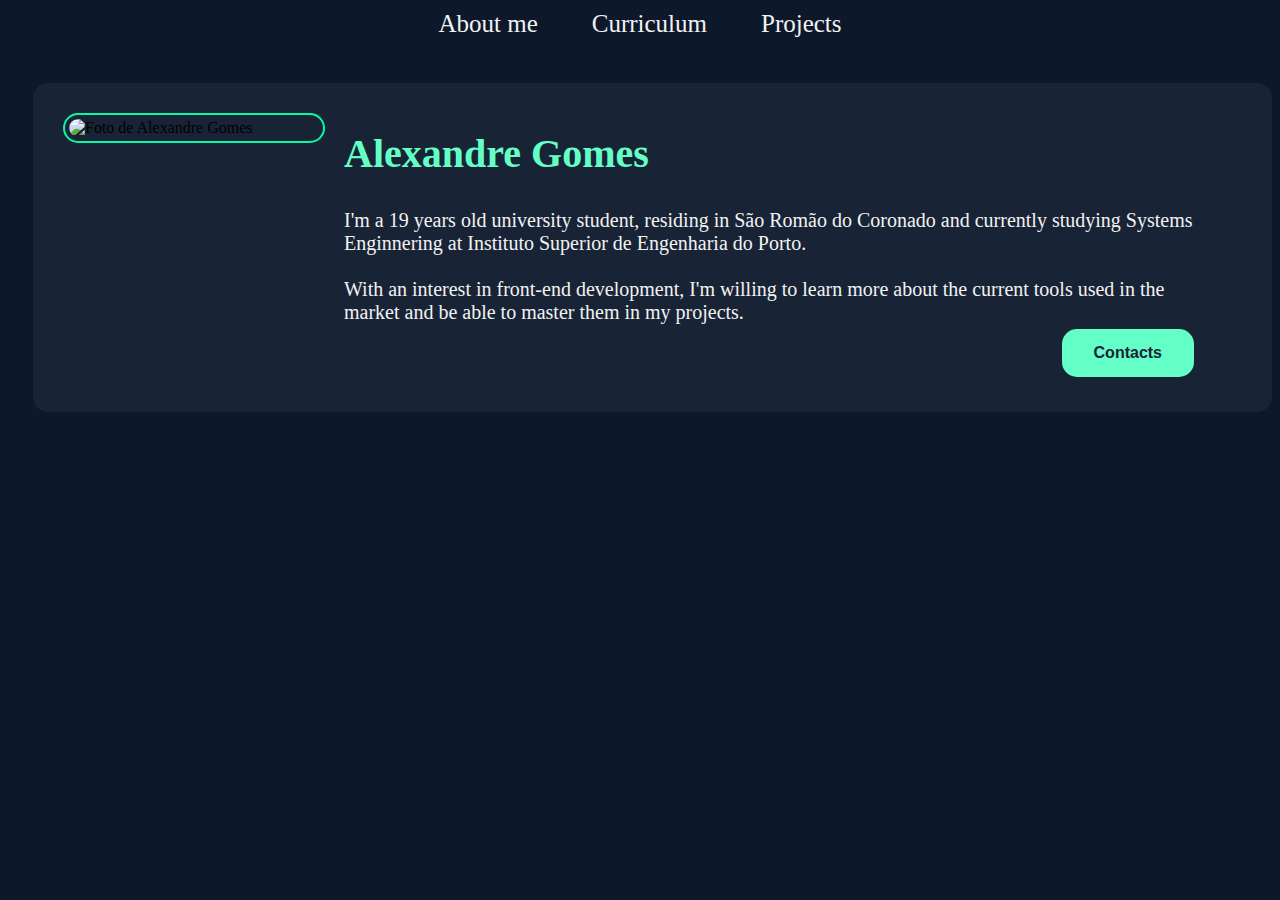
==== index.html @ ff566337 "Changes" ====
<!DOCTYPE html>
<html lang="en">
  <head>
    <meta charset="UTF-8" />
    <meta http-equiv="X-UA-Compatible" content="IE=edge" />
    <meta name="viewport" content="width=device-width, initial-scale=1.0" />
    <link rel="stylesheet" href="index.css" />
    <title>Site Pessoal</title>
  </head>
  <body>
    <div class="navbar">
      <a href="#abtme">About me</a>
      <a href="curriculum.html">Curriculum</a>
      <a href="projetos.html">Projects</a>
    </div>

    <div class="main">
      <div id="abtme" class="aboutme">
        <div class="imgAlex">
          <img
            src="/Pictures/FotoAlexandre.jpg"
            alt="Foto de Alexandre Gomes"
          />
        </div>

        <div class="textAboutme">
          <h1>Alexandre Gomes</h1>
          <p>
            I'm a 19 years old university student, residing in São Romão do
            Coronado and currently studying Systems Enginnering at Instituto
            Superior de Engenharia do Porto. <br /><br />
            With an interest in front-end development, I'm willing to learn more
            about the current tools used in the market and be able to master
            them in my projects.
          </p>
          <button>Contacts</button>
        </div>
      </div>
    </div>
  </body>
</html>
---- index.css ----
body{
    background-color: #0d192b;
}

.navbar{
    text-align: center;
    margin-top: 10px;
}

.navbar a{
    color: #f2f2f2;
    text-align: center;
    padding: 25px;
    text-decoration: none;
    font-size: 25px;
    font-family: universal sans;
}

.navbar a:hover{
    color: #07f9a2;
    text-align: center;
    padding: 25px;
    text-decoration: none;
    font-size: 25px;

}

.main{
    display: flex;
    flex-direction: column;
    background-color: #182436;
    padding: 30px 30px 15px 30px;
    margin-top: 45px;
    margin-left: 25px;
    margin-bottom: 25px;
    border-radius: 15px;
}

.aboutme{
    display: inline-block;
    vertical-align: top;
}

.imgAlex{
    display: inline-block;
    vertical-align: top;
}
.imgAlex > img{
    float: left;
    max-width: 100%;
    height: auto;

    border: 2px solid #07f9a2;
    border-radius: 15px;
    padding: 4px;
    width: 250px;

    margin-right: 15px;
}

.textAboutme{
    display: inline-block;
}

.textAboutme > h1{
    color: #64ffc6;
    position: relative;
    bottom: 10px;
    font-weight: bold;
    font-size: 40px;
}

.textAboutme > p{
    color: #f2f2f2;
    position: relative;
    bottom: 5px;
    overflow: hidden;
    width: 880px;
    font-size: 20px;
}

.textAboutme > button{
    float: right;
    background-color: #64ffc6;
    border: none;
    border-radius: 15px;
    color: #182436;
    font-weight: bold;
    padding: 15px 32px;
    text-align: center;
    text-decoration: none;
    display: inline-block;
    font-size: 16px;
    position: relative;
    bottom: 20px;
    right: 30px;
}
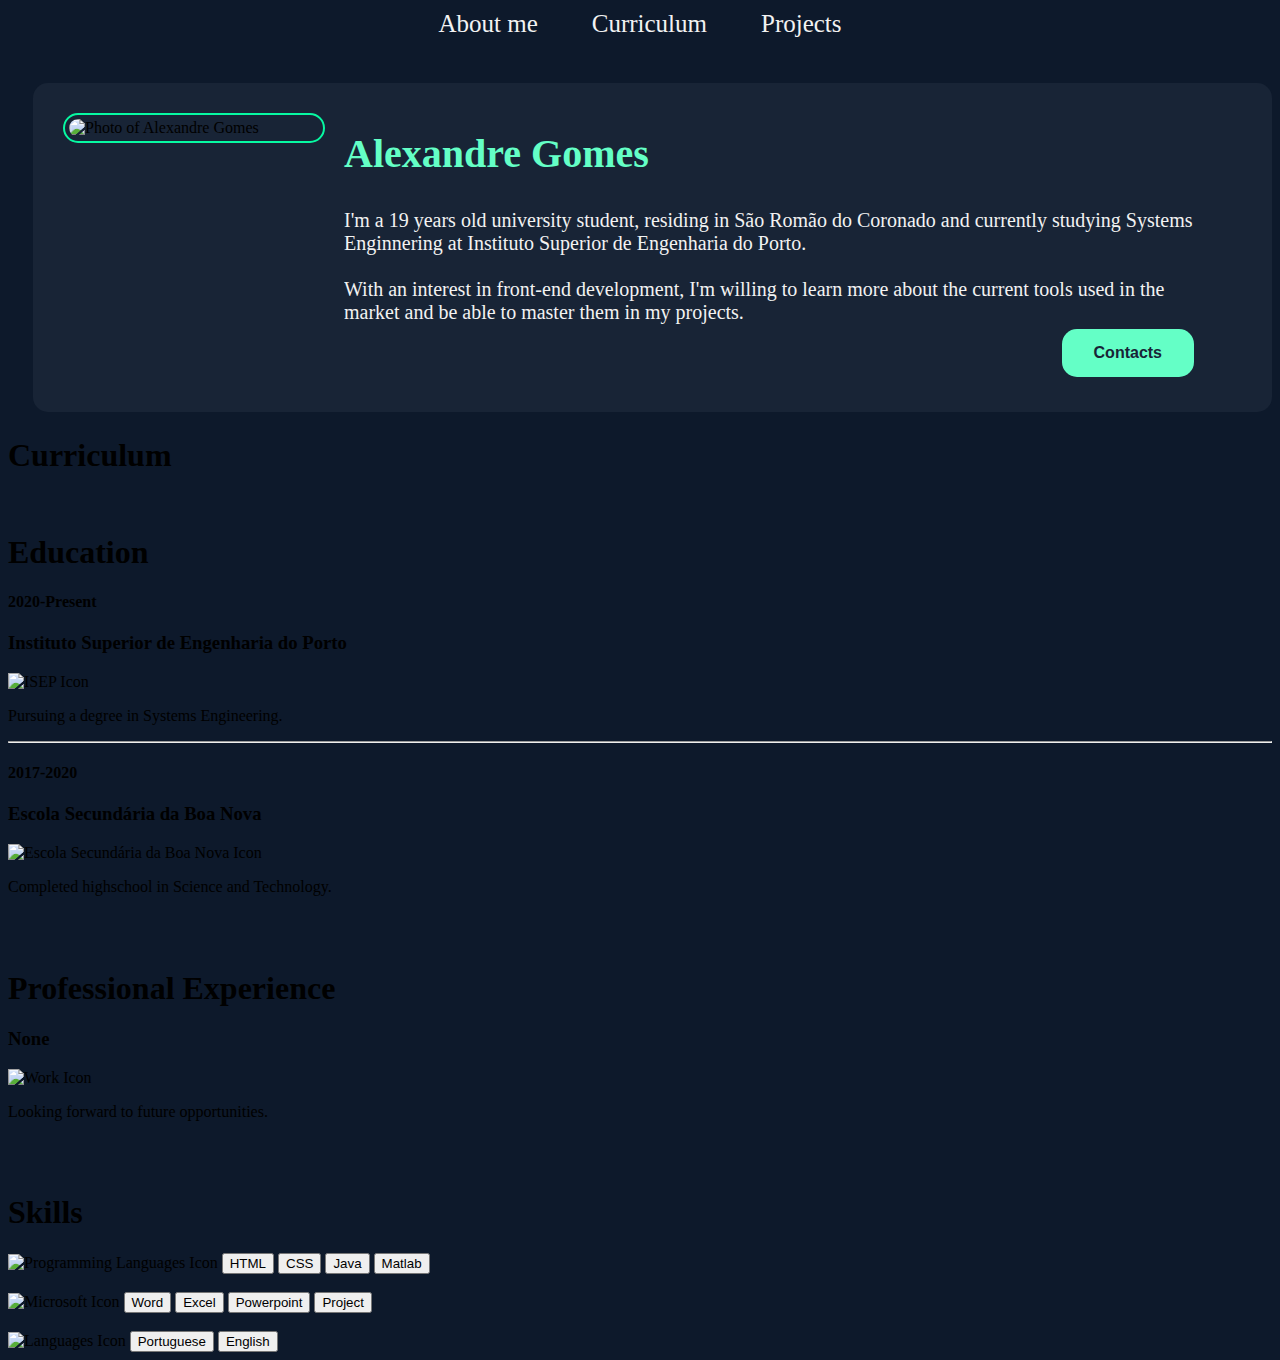
==== commit 79b84789: "Curriculum" ====
--- a/index.html
+++ b/index.html
@@ -5,21 +5,21 @@
     <meta http-equiv="X-UA-Compatible" content="IE=edge" />
     <meta name="viewport" content="width=device-width, initial-scale=1.0" />
     <link rel="stylesheet" href="index.css" />
-    <title>Site Pessoal</title>
+    <title>Personal Website</title>
   </head>
   <body>
     <div class="navbar">
       <a href="#abtme">About me</a>
-      <a href="curriculum.html">Curriculum</a>
-      <a href="projetos.html">Projects</a>
+      <a href="#curr">Curriculum</a>
+      <a href="#prjs">Projects</a>
     </div>
 
     <div class="main">
       <div id="abtme" class="aboutme">
         <div class="imgAlex">
           <img
-            src="/Pictures/FotoAlexandre.jpg"
-            alt="Foto de Alexandre Gomes"
+            src="https://i.ibb.co/7XTQy8C/Foto-Alexandre.jpg"
+            alt="Photo of Alexandre Gomes"
           />
         </div>
 
@@ -37,5 +37,79 @@
         </div>
       </div>
     </div>
+
+    <div class="main2">
+      <div id="curr" class="curriculum">
+        <div class="titleCurr">
+          <h1>Curriculum</h1>
+        </div>
+        <div class="centerLine"></div>
+        <div class="eduCurr">
+          <br />
+          <h1>Education</h1>
+        </div>
+        <div class="schools">
+          <h4>2020-Present</h4>
+          <h3>Instituto Superior de Engenharia do Porto</h3>
+          <img src="https://i.ibb.co/Jjy7qVv/logoIsep.png" alt="ISEP Icon" />
+          <p>Pursuing a degree in Systems Engineering.</p>
+          <hr />
+          <h4>2017-2020</h4>
+          <h3>Escola Secundária da Boa Nova</h3>
+          <img
+            src="https://i.ibb.co/5v52S84/Logo-Boa-Nova.png"
+            alt="Escola Secundária da Boa Nova Icon"
+          />
+          <p>Completed highschool in Science and Technology.</p>
+        </div>
+
+        <br />
+
+        <div class="centerLine2"></div>
+        <div class="expCurr">
+          <br />
+          <h1>Professional Experience</h1>
+        </div>
+        <div class="proExp">
+          <h3>None</h3>
+          <img src="https://i.ibb.co/syZrVcw/iconWork.png" alt="Work Icon" />
+          <p>Looking forward to future opportunities.</p>
+        </div>
+
+        <br />
+
+        <div class="centerLine3"></div>
+        <div class="skillsCurr">
+          <br />
+          <h1>Skills</h1>
+        </div>
+        <div class="skills">
+          <img
+            src="https://i.ibb.co/NZK0T1t/progLogo.png"
+            alt="Programming Languages Icon"
+          />
+          <button>HTML</button>
+          <button>CSS</button>
+          <button>Java</button>
+          <button>Matlab</button>
+          <br /><br />
+          <img
+            src="https://i.ibb.co/PzFtfc7/microsoft-Logo.png"
+            alt="Microsoft Icon"
+          />
+          <button>Word</button>
+          <button>Excel</button>
+          <button>Powerpoint</button>
+          <button>Project</button>
+          <br /><br />
+          <img
+            src="https://i.ibb.co/37rf844/lingLogo.png"
+            alt="Languages Icon"
+          />
+          <button>Portuguese</button>
+          <button>English</button>
+        </div>
+      </div>
+    </div>
   </body>
 </html>
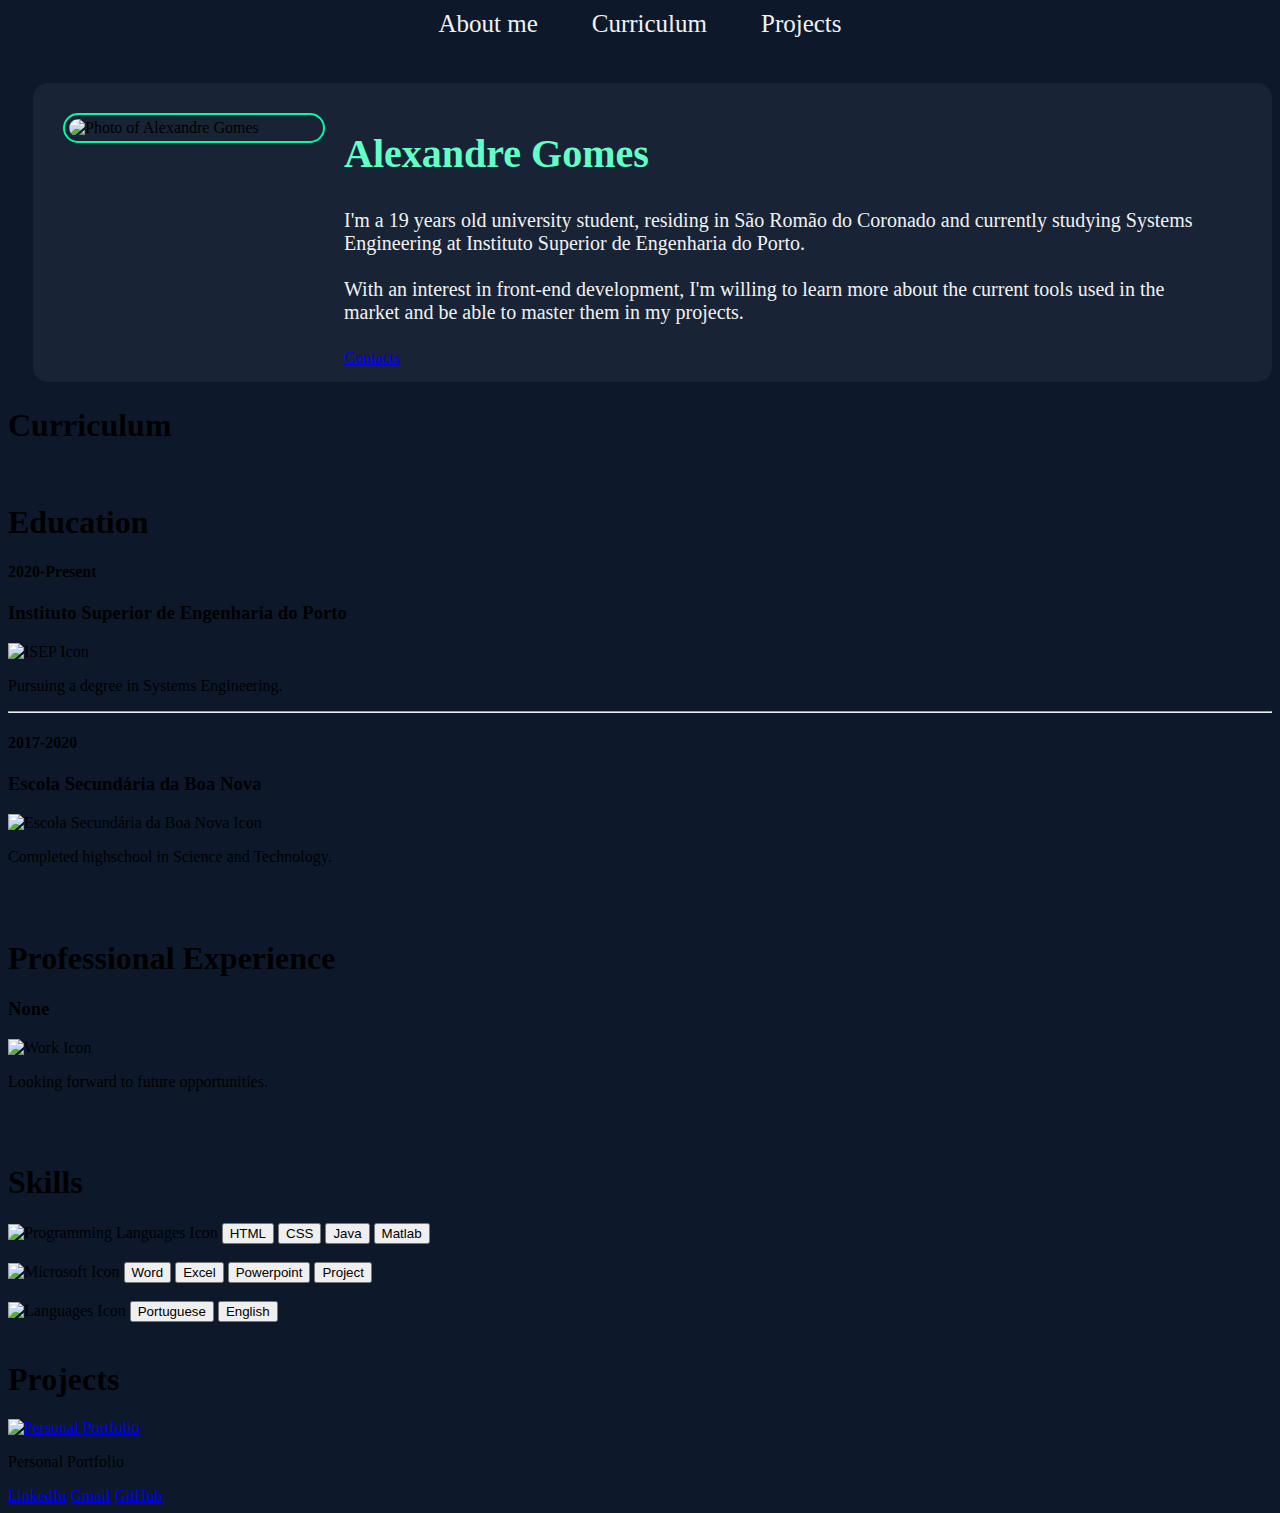
==== commit a13ebfe9: "href change" ====
--- a/index.html
+++ b/index.html
@@ -27,13 +27,13 @@
           <h1>Alexandre Gomes</h1>
           <p>
             I'm a 19 years old university student, residing in São Romão do
-            Coronado and currently studying Systems Enginnering at Instituto
+            Coronado and currently studying Systems Engineering at Instituto
             Superior de Engenharia do Porto. <br /><br />
             With an interest in front-end development, I'm willing to learn more
             about the current tools used in the market and be able to master
             them in my projects.
           </p>
-          <button>Contacts</button>
+          <a href="#ftr" class="button">Contacts</a>
         </div>
       </div>
     </div>
@@ -110,6 +110,38 @@
           <button>English</button>
         </div>
       </div>
+      <br />
+    </div>
+
+    <div class="main3">
+      <div id="prjs" class="projects">
+        <div class="titlePrjs">
+          <h1>Projects</h1>
+        </div>
+        <div class="projs">
+          <a
+            href="https://alexgomess.github.io/Personal-Portfolio/"
+            target="_blank"
+          >
+            <img
+              id="ima"
+              src="https://i.ibb.co/3z2m1Fs/portf.jpg"
+              alt="Personal Portfolio"
+            />
+          </a>
+          <p>Personal Portfolio</p>
+        </div>
+      </div>
+    </div>
+
+    <div id="ftr" class="footer">
+      <a
+        href="https://www.linkedin.com/in/alexandre-gomes-5a9809227/"
+        target="_blank"
+        >LinkedIn</a
+      >
+      <a href="mailto:alexandregomeswork@gmail.com" target="_blank">Gmail</a>
+      <a href="https://github.com/AlexGomess" target="_blank">GitHub</a>
     </div>
   </body>
 </html>
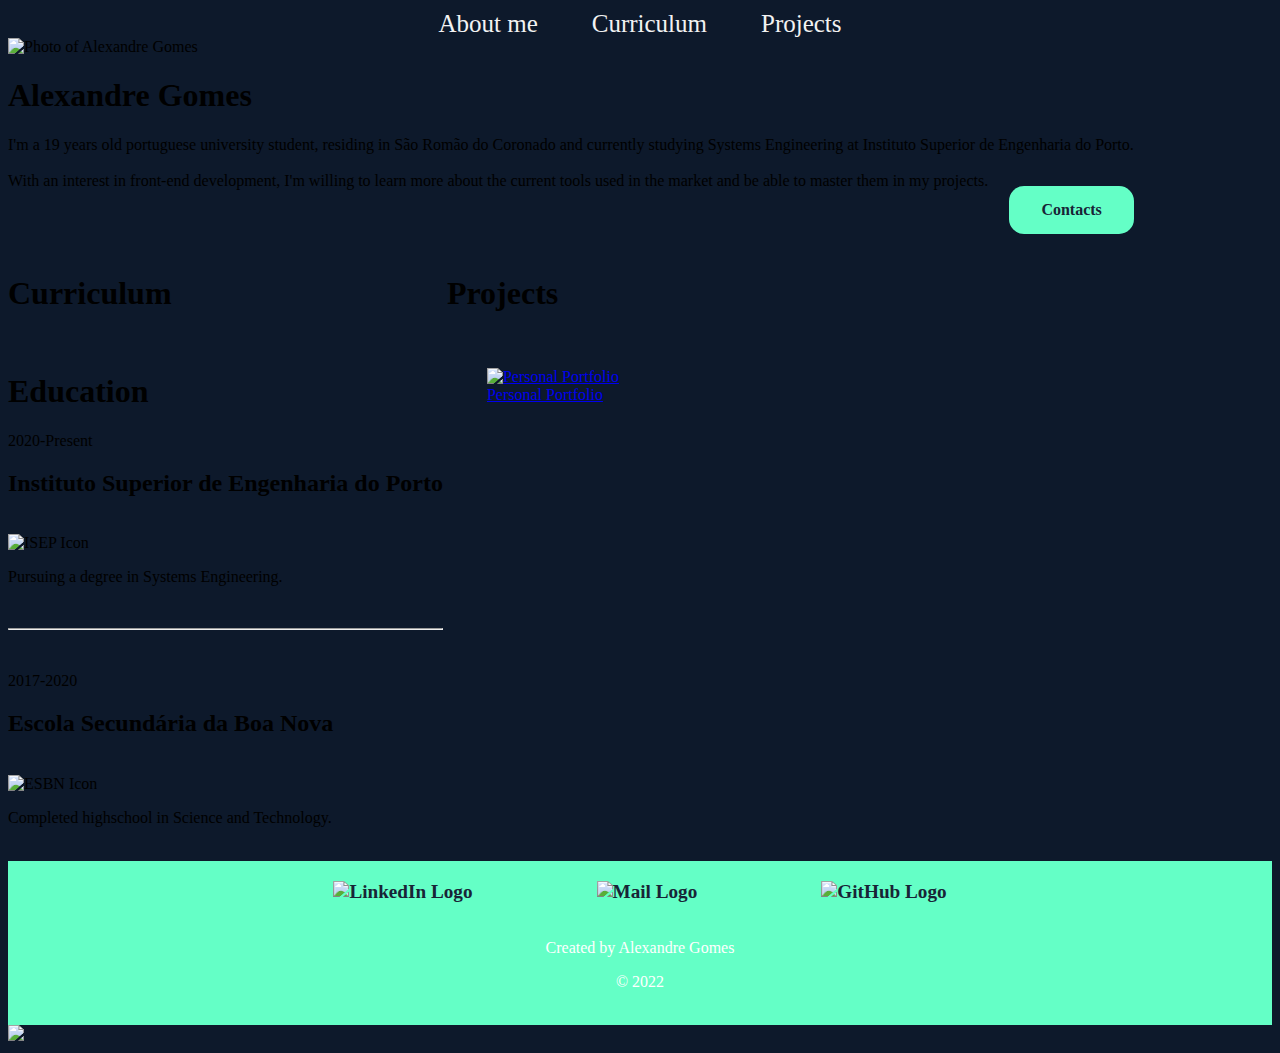
==== commit 719217c4: "Change - Images" ====
--- a/index.html
+++ b/index.html
@@ -4,144 +4,114 @@
     <meta charset="UTF-8" />
     <meta http-equiv="X-UA-Compatible" content="IE=edge" />
     <meta name="viewport" content="width=device-width, initial-scale=1.0" />
+    <link
+      rel="icon"
+      type="image/png"
+      href="https://i.ibb.co/86mKY8p/Vers-o-Final-png.png"
+    />
     <link rel="stylesheet" href="index.css" />
-    <title>Personal Website</title>
+    <title>Personal Portfolio</title>
   </head>
+
   <body>
-    <div class="navbar">
-      <a href="#abtme">About me</a>
-      <a href="#curr">Curriculum</a>
-      <a href="#prjs">Projects</a>
+    <div class="navbar" id="topnav">
+      <a href="#aboutmeID">About me</a>
+      <a href="#curriculumID">Curriculum</a>
+      <a href="#projectsID">Projects</a>
     </div>
 
-    <div class="main">
-      <div id="abtme" class="aboutme">
-        <div class="imgAlex">
+    <div class="flex-container">
+      <div id="aboutmeID" class="aboutme">
+        <img
+          src="https://i.ibb.co/7XTQy8C/Foto-Alexandre.jpg"
+          alt="Photo of Alexandre Gomes"
+        />
+        <h1>Alexandre Gomes</h1>
+        <p>
+          I'm a 19 years old portuguese university student, residing in São
+          Romão do Coronado and currently studying Systems Engineering at
+          Instituto Superior de Engenharia do Porto. <br /><br />
+          With an interest in front-end development, I'm willing to learn more
+          about the current tools used in the market and be able to master them
+          in my projects.
+        </p>
+        <a href="#footerID" class="button">Contacts</a>
+      </div>
+
+      <div id="curriculumID" class="curriculum">
+        <h1>Curriculum</h1>
+        <br />
+        <div class="education">
+          <h1>Education</h1>
+          <div class="vertical-line1"></div>
+          <p class="years">2020-Present</p>
+          <h2>Instituto Superior de Engenharia do Porto</h2>
+          <br />
+          <img src="https://i.ibb.co/Jjy7qVv/logoIsep.png" alt="ISEP Icon" />
+          <p id="pr">Pursuing a degree in Systems Engineering.</p>
+          <br />
+          <hr />
+          <br />
+          <p class="years">2017-2020</p>
+          <h2>Escola Secundária da Boa Nova</h2>
+          <br />
           <img
-            src="https://i.ibb.co/7XTQy8C/Foto-Alexandre.jpg"
-            alt="Photo of Alexandre Gomes"
+            src="https://i.ibb.co/5v52S84/Logo-Boa-Nova.png"
+            alt="ESBN Icon"
           />
-        </div>
-
-        <div class="textAboutme">
-          <h1>Alexandre Gomes</h1>
-          <p>
-            I'm a 19 years old university student, residing in São Romão do
-            Coronado and currently studying Systems Engineering at Instituto
-            Superior de Engenharia do Porto. <br /><br />
-            With an interest in front-end development, I'm willing to learn more
-            about the current tools used in the market and be able to master
-            them in my projects.
-          </p>
-          <a href="#ftr" class="button">Contacts</a>
+          <p id="pr">Completed highschool in Science and Technology.</p>
         </div>
       </div>
-    </div>
 
-    <div class="main2">
-      <div id="curr" class="curriculum">
-        <div class="titleCurr">
-          <h1>Curriculum</h1>
-        </div>
-        <div class="centerLine"></div>
-        <div class="eduCurr">
-          <br />
-          <h1>Education</h1>
-        </div>
-        <div class="schools">
-          <h4>2020-Present</h4>
-          <h3>Instituto Superior de Engenharia do Porto</h3>
-          <img src="https://i.ibb.co/Jjy7qVv/logoIsep.png" alt="ISEP Icon" />
-          <p>Pursuing a degree in Systems Engineering.</p>
-          <hr />
-          <h4>2017-2020</h4>
-          <h3>Escola Secundária da Boa Nova</h3>
-          <img
-            src="https://i.ibb.co/5v52S84/Logo-Boa-Nova.png"
-            alt="Escola Secundária da Boa Nova Icon"
-          />
-          <p>Completed highschool in Science and Technology.</p>
-        </div>
-
+      <div id="projectsID" class="projects">
+        <h1>Projects</h1>
         <br />
 
-        <div class="centerLine2"></div>
-        <div class="expCurr">
-          <br />
-          <h1>Professional Experience</h1>
-        </div>
-        <div class="proExp">
-          <h3>None</h3>
-          <img src="https://i.ibb.co/syZrVcw/iconWork.png" alt="Work Icon" />
-          <p>Looking forward to future opportunities.</p>
-        </div>
-
-        <br />
-
-        <div class="centerLine3"></div>
-        <div class="skillsCurr">
-          <br />
-          <h1>Skills</h1>
-        </div>
-        <div class="skills">
-          <img
-            src="https://i.ibb.co/NZK0T1t/progLogo.png"
-            alt="Programming Languages Icon"
-          />
-          <button>HTML</button>
-          <button>CSS</button>
-          <button>Java</button>
-          <button>Matlab</button>
-          <br /><br />
-          <img
-            src="https://i.ibb.co/PzFtfc7/microsoft-Logo.png"
-            alt="Microsoft Icon"
-          />
-          <button>Word</button>
-          <button>Excel</button>
-          <button>Powerpoint</button>
-          <button>Project</button>
-          <br /><br />
-          <img
-            src="https://i.ibb.co/37rf844/lingLogo.png"
-            alt="Languages Icon"
-          />
-          <button>Portuguese</button>
-          <button>English</button>
-        </div>
-      </div>
-      <br />
-    </div>
-
-    <div class="main3">
-      <div id="prjs" class="projects">
-        <div class="titlePrjs">
-          <h1>Projects</h1>
-        </div>
-        <div class="projs">
-          <a
-            href="https://alexgomess.github.io/Personal-Portfolio/"
-            target="_blank"
-          >
+        <a
+          href="https://alexgomess.github.io/Personal-Portfolio/"
+          target="_blank"
+        >
+          <figure class="project-1">
             <img
-              id="ima"
-              src="https://i.ibb.co/3z2m1Fs/portf.jpg"
+              src="https://i.ibb.co/HnDG7SY/Vers-o-Final.png"
               alt="Personal Portfolio"
             />
-          </a>
-          <p>Personal Portfolio</p>
-        </div>
+
+            <figcaption class="name-project1">Personal Portfolio</figcaption>
+          </figure>
+        </a>
       </div>
     </div>
+    <br />
 
-    <div id="ftr" class="footer">
+    <footer id="footerID" class="footer">
       <a
         href="https://www.linkedin.com/in/alexandre-gomes-5a9809227/"
         target="_blank"
-        >LinkedIn</a
-      >
-      <a href="mailto:alexandregomeswork@gmail.com" target="_blank">Gmail</a>
-      <a href="https://github.com/AlexGomess" target="_blank">GitHub</a>
-    </div>
+        ><img
+          src="https://i.ibb.co/7N9PBYw/circle-linkedin.png"
+          alt="LinkedIn Logo"
+      /></a>
+      <a href="mailto:alexandregomeswork@gmail.com" target="_blank"
+        ><img
+          src="https://i.ibb.co/zbHFz3L/email-circle-logo.png"
+          alt="Mail Logo"
+      /></a>
+      <a href="https://github.com/AlexGomess" target="_blank"
+        ><img
+          src="https://i.ibb.co/6JXs7fj/circle-github.png"
+          alt="GitHub Logo"
+      /></a>
+
+      <p id="footer-name">Created by Alexandre Gomes</p>
+      <p id="footer-copyright">© 2022</p>
+      <br />
+    </footer>
+    <img
+      src="https://i.ibb.co/Z1TgCfL/arrow.png"
+      onclick="topFunction()"
+      id="returnTop"
+    />
+    <script src="index.js"></script>
   </body>
 </html>
--- a/index.css
+++ b/index.css
@@ -1,10 +1,13 @@
 body{
     background-color: #0d192b;
+    max-width: 1440px;
 }
 
 .navbar{
     text-align: center;
     margin-top: 10px;
+    height: 100%;
+    width: 100%;
 }
 
 .navbar a{
@@ -12,8 +15,7 @@
     text-align: center;
     padding: 25px;
     text-decoration: none;
-    font-size: 25px;
-    font-family: universal sans;
+    font-size: 1.953125vw;
 }
 
 .navbar a:hover{
@@ -21,24 +23,29 @@
     text-align: center;
     padding: 25px;
     text-decoration: none;
-    font-size: 25px;
+    font-size: 1.953125vw;
 
 }
 
 .main{
+  height: 100%;
     display: flex;
     flex-direction: column;
     background-color: #182436;
     padding: 30px 30px 15px 30px;
     margin-top: 45px;
     margin-left: 25px;
+    margin-right: 25px;
     margin-bottom: 25px;
     border-radius: 15px;
+    max-width: 100%;
 }
 
 .aboutme{
     display: inline-block;
     vertical-align: top;
+    margin:0;
+    max-width: 100%;
 }
 
 .imgAlex{
@@ -54,12 +61,12 @@
     border-radius: 15px;
     padding: 4px;
     width: 250px;
-
     margin-right: 15px;
 }
 
 .textAboutme{
     display: inline-block;
+    max-width: 100%;
 }
 
 .textAboutme > h1{
@@ -67,7 +74,7 @@
     position: relative;
     bottom: 10px;
     font-weight: bold;
-    font-size: 40px;
+    font-size: 3.125vw;
 }
 
 .textAboutme > p{
@@ -75,11 +82,11 @@
     position: relative;
     bottom: 5px;
     overflow: hidden;
-    width: 880px;
-    font-size: 20px;
-}
-
-.textAboutme > button{
+    max-width: 850px;
+    font-size: 1.5625vw;
+}
+
+.button{
     float: right;
     background-color: #64ffc6;
     border: none;
@@ -89,10 +96,238 @@
     padding: 15px 32px;
     text-align: center;
     text-decoration: none;
-    display: inline-block;
-    font-size: 16px;
+    font-size: 1.25vw;
     position: relative;
     bottom: 20px;
-    right: 30px;
-}
-
+}
+
+.main2{
+    display: flex;
+    flex-direction: column;
+    background-color: #182436;
+    padding: 30px 30px 15px 30px;
+    margin-top: 45px;
+    margin-left: 25px;
+    margin-right: 25px;
+    margin-bottom: 25px;
+    border-radius: 15px;
+    max-width: 100%;
+}
+
+.curriculum{
+    display: inline-block;
+    vertical-align: top;
+}
+
+.titleCurr > h1{
+  color: #64ffc6;
+  position: relative;
+  bottom: 10px;
+  font-weight: bold;
+  font-size: 3.125vw;
+  text-align: center;
+}
+
+.eduCurr > h1{
+  color: #f2f2f2;
+  position: relative;
+  bottom: 10px;
+  margin-left: 350px;
+}
+
+.centerLine{
+  border-left: 3px solid #f2f2f2;
+  height: 450px;
+  position: absolute;
+  margin-right: 50%;
+  margin-left: 50%;
+  right: 0;
+}
+
+.schools > h3{
+  color: #f2f2f2;
+  position: relative;
+  bottom: 78px;
+  margin-left: 800px;
+  font-weight: bold;
+}
+
+.schools > h4{
+  color: #b1b1b1;
+  position: relative;
+  bottom: 37px;
+  margin-left: 680px;
+}
+
+.schools > img{
+  color: #b1b1b1;
+  position: relative;
+  bottom: 80px;
+  margin-left: 690px;
+  width: 60px;
+  max-width: 100%;
+}
+
+.schools > p{
+  color: #f2f2f2;
+  position: relative;
+  bottom: 150px;
+  margin-left: 800px;
+}
+
+.schools > hr{
+  color: #f2f2f2;
+      display: block;
+      width:450px;
+      position: relative;
+      bottom: 80px;
+      margin-left: 680px;
+}
+
+.centerLine2{
+  border-left: 3px solid #f2f2f2;
+  height: 200px;
+  position: absolute;
+  margin-right: 50%;
+  margin-left: 50%;
+  right: 0;
+  top: 500;
+  
+}
+
+.expCurr > h1{
+  color: #f2f2f2;
+  position: relative;
+  bottom: 10px;
+  margin-left: 160px;
+}
+
+.proExp > h3{
+  color: #f2f2f2;
+  position: relative;
+  bottom: 40px;
+  margin-left: 800px;
+  font-weight: bold;
+}
+
+.proExp > img{
+  color: #b1b1b1;
+  position: relative;
+  bottom: 78px;
+  margin-left: 690px;
+  width: 60px;
+  max-width: 100%;
+}
+
+.proExp > p{
+  color: #f2f2f2;
+  position: relative;
+  bottom: 120px;
+  margin-left: 800px;
+}
+
+.centerLine3{
+  border-left: 3px solid #f2f2f2;
+  height: 350px;
+  position: absolute;
+  margin-right: 50%;
+  margin-left: 50%;
+  right: 0;
+  top: 500;
+
+}
+
+.skillsCurr > h1{
+  color: #f2f2f2;
+  position: relative;
+  bottom: 10px;
+  margin-left: 408px;
+}
+
+.skills > img{
+  color: #b1b1b1;
+  position: relative;
+  bottom: 43px;
+  margin-left: 690px;
+  width: 60px;
+  max-width: 100%;
+  margin-right: 5px;
+}
+
+.skills > button{
+  background-color:  #182436;
+  border: 1px solid #f2f2f2;
+  border-radius: 15px;
+  color: #f2f2f2;
+  font-weight: bold;
+  padding: 10px;
+  text-align: center;
+  text-decoration: none;
+  position: relative;
+  bottom: 70px;
+  margin-right: 3px;
+  margin-left: 3px;
+  
+
+}
+
+
+.main3{
+  display: flex;
+  flex-direction: column;
+  background-color: #182436;
+  padding: 30px 30px 15px 30px;
+  margin-top: 45px;
+  margin-left: 25px;
+  margin-right: 25px;
+  margin-bottom: 25px;
+  border-radius: 15px;
+  max-width: 1440px;
+}
+
+.projects{
+  display: inline-block;
+  vertical-align: top;
+}
+
+.titlePrjs > h1{
+color: #64ffc6;
+position: relative;
+bottom: 10px;
+font-weight: bold;
+font-size: 3.125vw;
+text-align: center;
+}
+
+#ima{
+  width: 25%;
+  border: 3px solid #64ffc6;
+  border-radius: 15px;
+}
+
+.projs > p{
+  color: #f2f2f2;
+  font-size: 2.000vw;
+  margin-left: 55px;
+  margin-top: 0;
+}
+
+.footer{
+
+  min-height: 10vh;
+  margin-top: auto;
+  width: 100%;
+  background-color: #64ffc6;
+  color: white;
+  text-align: center;
+}
+
+.footer > a{
+  display: inline-block;
+  text-align: center;
+  margin: 20px 60px 20px 60px;
+  font-weight: bold;
+  color:#182436;
+  font-size: 1.5vw;
+  text-decoration: none;
+}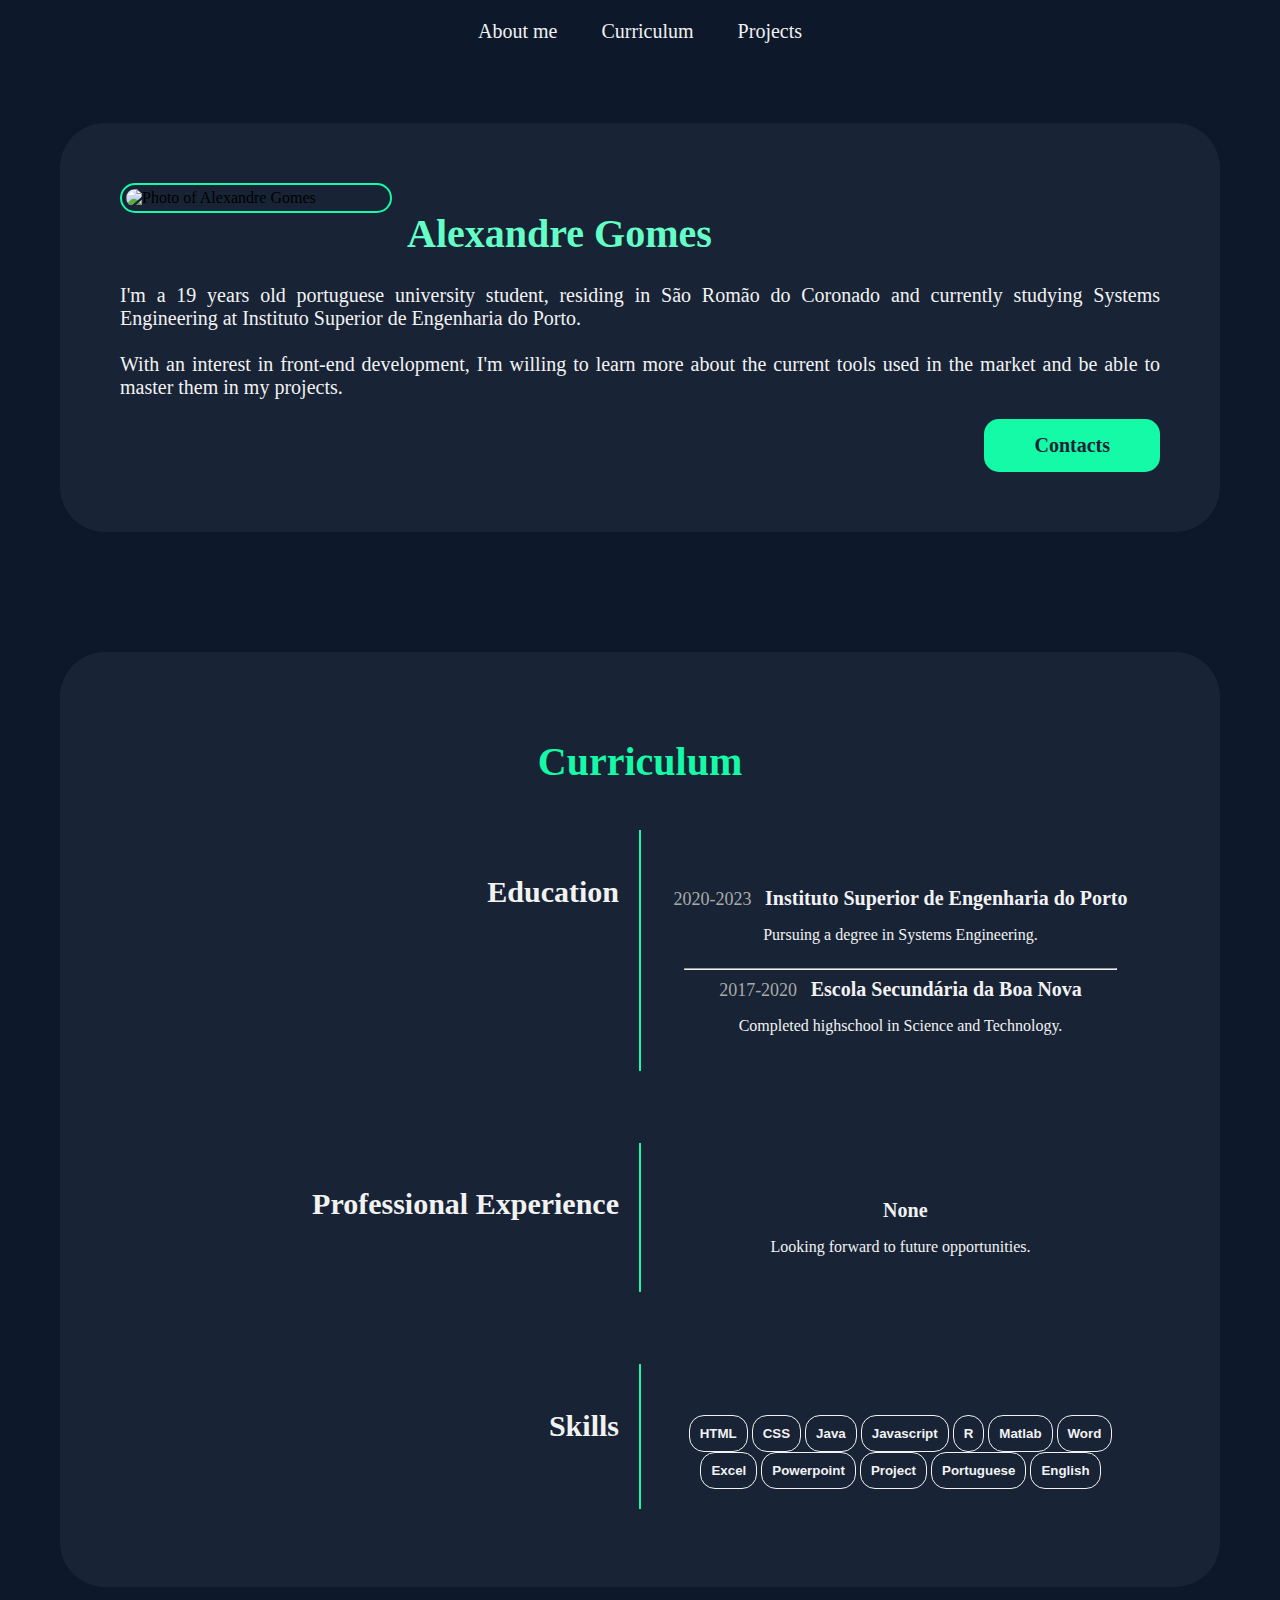
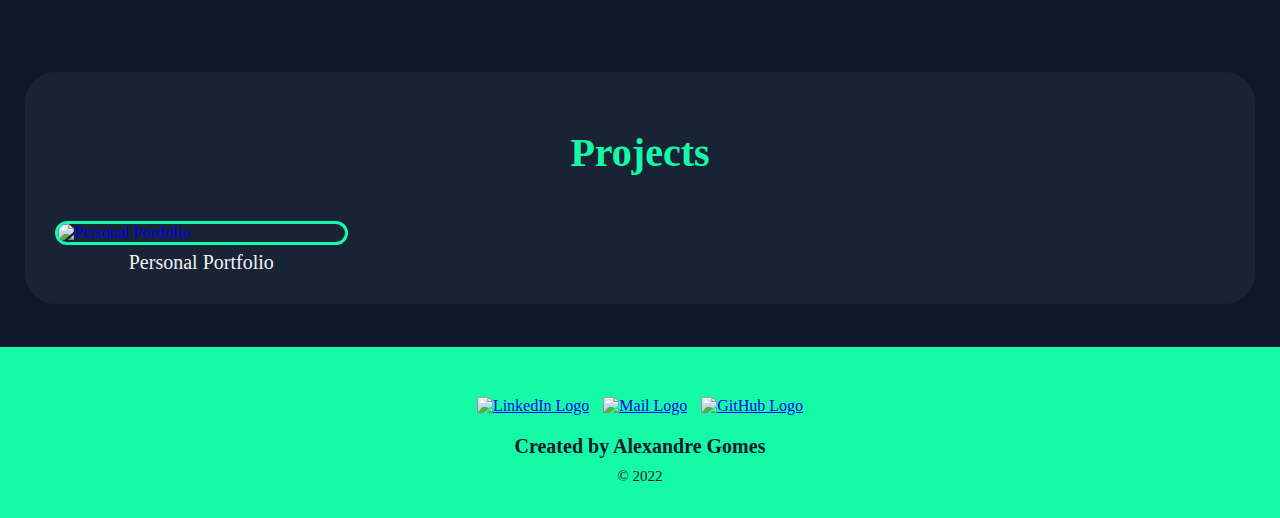
==== commit 8789431e: "Queries" ====
--- a/index.html
+++ b/index.html
@@ -42,25 +42,53 @@
         <h1>Curriculum</h1>
         <br />
         <div class="education">
-          <h1>Education</h1>
-          <div class="vertical-line1"></div>
-          <p class="years">2020-Present</p>
-          <h2>Instituto Superior de Engenharia do Porto</h2>
-          <br />
-          <img src="https://i.ibb.co/Jjy7qVv/logoIsep.png" alt="ISEP Icon" />
-          <p id="pr">Pursuing a degree in Systems Engineering.</p>
-          <br />
-          <hr />
-          <br />
-          <p class="years">2017-2020</p>
-          <h2>Escola Secundária da Boa Nova</h2>
-          <br />
-          <img
-            src="https://i.ibb.co/5v52S84/Logo-Boa-Nova.png"
-            alt="ESBN Icon"
-          />
-          <p id="pr">Completed highschool in Science and Technology.</p>
+          <div class="leftside">
+            <h2>Education</h2>
+          </div>
+          <div class="rightside">
+            <p class="years">2020-2023</p>
+            <h3 id="isep">Instituto Superior de Engenharia do Porto</h3>
+            <p class="pr">Pursuing a degree in Systems Engineering.</p>
+
+            <hr />
+
+            <p class="years">2017-2020</p>
+            <h3 id="esbn">Escola Secundária da Boa Nova</h3>
+            <p class="pr">Completed highschool in Science and Technology.</p>
+          </div>
         </div>
+        <br /><br /><br /><br />
+        <div class="proExp">
+          <div class="leftside2">
+            <h2>Professional Experience</h2>
+          </div>
+          <div class="rightside2">
+            <h3>None</h3>
+            <p>Looking forward to future opportunities.</p>
+          </div>
+        </div>
+        <br /><br /><br /><br />
+
+        <div class="skills">
+          <div class="leftside3">
+            <h2>Skills</h2>
+          </div>
+          <div class="rightside3">
+            <button>HTML</button>
+            <button>CSS</button>
+            <button>Java</button>
+            <button>Javascript</button>
+            <button>R</button>
+            <button>Matlab</button>
+            <button>Word</button>
+            <button>Excel</button>
+            <button>Powerpoint</button>
+            <button>Project</button>
+            <button>Portuguese</button>
+            <button>English</button>
+          </div>
+        </div>
+        <br />
       </div>
 
       <div id="projectsID" class="projects">
--- a/index.css
+++ b/index.css
@@ -1,333 +1,829 @@
 body{
     background-color: #0d192b;
-    max-width: 1440px;
+    max-width: 100%;
+    margin: 0;
+    padding: 0;
 }
 
 .navbar{
-    text-align: center;
-    margin-top: 10px;
-    height: 100%;
-    width: 100%;
-}
-
-.navbar a{
-    color: #f2f2f2;
-    text-align: center;
-    padding: 25px;
+    overflow: hidden;
+    text-align: center;
+}
+
+.navbar a {
+    display: inline-block;
+    color: #f2f2f2;
+    padding: 20px;
     text-decoration: none;
-    font-size: 1.953125vw;
-}
-
-.navbar a:hover{
-    color: #07f9a2;
-    text-align: center;
-    padding: 25px;
-    text-decoration: none;
-    font-size: 1.953125vw;
-
-}
-
-.main{
-  height: 100%;
+    font-size: 20px;
+  }
+
+  .navbar a:hover {
+    color: #15faa6;
+    transform: scale(1.1);
+  }
+
+.flex-container{
     display: flex;
     flex-direction: column;
-    background-color: #182436;
-    padding: 30px 30px 15px 30px;
-    margin-top: 45px;
-    margin-left: 25px;
-    margin-right: 25px;
-    margin-bottom: 25px;
-    border-radius: 15px;
-    max-width: 100%;
 }
 
 .aboutme{
     display: inline-block;
-    vertical-align: top;
-    margin:0;
-    max-width: 100%;
-}
-
-.imgAlex{
-    display: inline-block;
-    vertical-align: top;
-}
-.imgAlex > img{
+    background-color: #182436;
+    padding: 30px;
+    margin: 25px;
+    border-radius: 30px;
+}
+
+.aboutme > img {
     float: left;
-    max-width: 100%;
+    width: 24%;
     height: auto;
-
-    border: 2px solid #07f9a2;
+    border: 2px solid #15faa6;
     border-radius: 15px;
     padding: 4px;
-    width: 250px;
     margin-right: 15px;
 }
 
-.textAboutme{
+.aboutme > h1 {
+    color: #15faa6;
+    font-size: 40px;
+}
+
+.aboutme > p {
+    color: #f2f2f2;
+    font-size: 20px;
+    text-align: justify;
+}
+
+.button{
+float: right;
+background-color: #15faa6;
+color: #182436;
+text-decoration: none;
+font-weight: bold;
+font-size: 20px;
+border: none;
+border-radius: 15px;
+padding: 15px 50px;
+}
+
+.button:hover{
+transform: scale(1.1);
+    }
+
+.curriculum{
+        display: inline-block;
+        background-color: #182436;
+        padding: 30px;
+        margin: 25px;
+        border-radius: 30px;
+}
+
+.curriculum > h1 {
+    color: #15faa6;
+    font-weight: bold;
+    font-size: 40px;
+    text-align: center;
+}
+
+.education {
+    display: flex;
+  }
+
+.leftside > h2 {
+    color: #f2f2f2;
+    font-size: 30px;
+    float: right;
+    margin-left: 5%;
+}
+
+.leftside {
+    border-right: 2px solid #15faa6;
+  }
+
+.years {
+    color: #aaaaaa;
+    font-size: 18px;
+}
+
+.pr {
+    color: #f2f2f2;
     display: inline-block;
-    max-width: 100%;
-}
-
-.textAboutme > h1{
-    color: #64ffc6;
-    position: relative;
-    bottom: 10px;
+}
+
+.leftside,
+.rightside {
+  flex-basis: 50%;
+  padding: 20px;
+}
+
+.rightside {
+    text-align: center;
+    margin-top: 3.5%;
+}
+.rightside > #isep {
+    color: #f2f2f2;
+    font-size: 20px;
+    margin-left: 2%;
     font-weight: bold;
-    font-size: 3.125vw;
-}
-
-.textAboutme > p{
-    color: #f2f2f2;
-    position: relative;
-    bottom: 5px;
-    overflow: hidden;
-    max-width: 850px;
-    font-size: 1.5625vw;
-}
-
+}
+
+.rightside > #esbn {
+    color: #f2f2f2;
+    font-size: 20px;
+    margin-left: 2%;
+    font-weight: bold;
+}
+
+.rightside > .years,h3 {
+    display:inline;
+}
+
+.rightside > hr {
+    width: 90%;
+}
+
+.proExp {
+    display: flex;
+  }
+
+.leftside2 > h2 {
+    color: #f2f2f2;
+    font-size: 30px;
+    float: right;
+    margin-left: 5%;
+}
+
+.leftside2 {
+    border-right: 2px solid #15faa6;
+  }
+
+.leftside2,
+.rightside2 {
+  flex-basis: 50%;
+  padding: 20px;
+}
+
+.rightside2 {
+    text-align: center;
+    margin-top: 3.5%;
+}
+
+.rightside2 > h3 {
+    color: #f2f2f2;
+    font-size: 20px;
+    margin-left: 2%;
+}
+
+.rightside2 > p {
+    color: #f2f2f2;
+}
+
+.skills{
+    display: flex;
+}
+
+.leftside3 > h2 {
+    color: #f2f2f2;
+    font-size: 30px;
+    float: right;
+    margin-left: 5%;
+}
+
+.leftside3 {
+    border-right: 2px solid #15faa6;
+  }
+
+.leftside3,
+.rightside3 {
+  flex-basis: 50%;
+  padding: 20px;
+}
+
+.rightside3 > button{
+    background-color:  #182436;
+    border: 1px solid #f2f2f2;
+    border-radius: 15px;
+    color: #f2f2f2;
+    font-weight: bold;
+    padding: 10px;
+    text-align: center;
+    text-decoration: none;
+}
+
+.rightside3 {
+    text-align: center;
+    margin-top: 3%;
+}
+
+.projects{
+    display: inline-block;
+    background-color: #182436;
+    padding: 30px;
+    margin: 25px;
+    border-radius: 30px;
+}
+
+.projects > h1{
+    color: #15faa6;
+    font-weight: bold;
+    font-size: 40px;
+    text-align: center;
+}
+
+.projects > a > figure {
+    float: left;
+    width: 25%;
+    height: auto;
+    display: flex;
+    flex-flow: column;
+    margin: auto;
+}
+
+.projects > a > figure:hover {
+transform: scale(1.1);
+}
+
+.projects > a > figure > img{
+    border: 3px solid #15faa6;
+    border-radius: 15px;
+}
+
+.projects > a > figure > figcaption {
+    margin-top: 2%;
+    color: #f2f2f2;
+    font-size: 20px;
+    text-align: center;
+}
+
+
+.footer{
+    width: 100%;
+    background-color: #15faa6;
+    text-align: center;
+  }
+  
+.footer > a > img {
+    width: 3%;
+    margin-top:50px;
+    margin-left: 5px;
+    margin-right: 5px;
+}
+
+.footer > a > img:hover {
+transform: scale(1.1);
+}
+
+.footer > #footer-name{
+    color: #0d192b;
+    font-size: 20px;
+    font-weight: bold;
+}
+
+.footer > #footer-copyright{
+    color: #0d192b;
+    margin-top: -10px;
+    font-size: 15px;
+}
+
+#returnTop {
+    display: none; 
+    position: fixed; 
+    bottom: 50px; 
+    right: 50px; 
+    z-index: 99; 
+    cursor: pointer; 
+    width: 4%;
+  }
+
+
+/*
+Media Queries - Containers (>1200px)
+*/
+
+@media screen and (min-width: 1200px) {
+    .aboutme{
+        display: inline-block;
+        background-color: #182436;
+        padding: 60px;
+        margin: 60px;
+        border-radius: 45px;
+    }
+    .curriculum{
+        display: inline-block;
+        background-color: #182436;
+        padding: 60px;
+        margin: 60px;
+        border-radius: 45px;
+    }
+    .projetos{
+        display: inline-block;
+        background-color: #182436;
+        padding: 60px;
+        margin: 60px;
+        border-radius: 45px;
+    }
+  }
+
+  @media screen and (max-width: 300px) {
+    .aboutme{
+        display: inline-block;
+        background-color: #182436;
+        padding: 30px;
+        margin: 25px;
+        border-radius: 15px;
+    }
+    .curriculum{
+        display: inline-block;
+        background-color: #182436;
+        padding: 30px;
+        margin: 25px;
+        border-radius: 15px;
+    }
+    .projetos{
+        display: inline-block;
+        background-color: #182436;
+        padding: 30px;
+        margin: 25px;
+        border-radius: 15px;
+    }
+  }
+
+  @media screen and (min-width: 301px) and (max-width: 600px) {
+    .aboutme{
+        display: inline-block;
+        background-color: #182436;
+        padding: 30px;
+        margin: 25px;
+        border-radius: 15px;
+    }
+    .curriculum{
+        display: inline-block;
+        background-color: #182436;
+        padding: 30px;
+        margin: 25px;
+        border-radius: 15px;
+    }
+    .projetos{
+        display: inline-block;
+        background-color: #182436;
+        padding: 30px;
+        margin: 25px;
+        border-radius: 15px;
+    }
+  }
+/*
+Media Queries - Navbar
+*/
+
+  @media screen and (max-width: 480px) {
+    .navbar a {
+        font-size: 25px;
+        padding: 10px;
+    }
+      }
+
+  @media screen and (min-width: 481px) and (max-width: 600px) {
+.navbar a {
+    font-size: 17px;
+    padding: 15px;
+}
+  }
+
+  @media screen and (min-width: 2000px) {
+    .navbar a {
+        font-size: 70px;
+        padding: 40px;
+    }
+      }
+
+/*
+Media Queries - About me text
+*/
+
+ @media screen and (max-width: 480px) {
+    .aboutme > img{
+        width: 100%;
+        margin-bottom: 3%;
+    }
+    .aboutme > h1 {
+        color: #64ffc6;
+        font-size: 30px;
+        text-align: center;
+    }
+    .aboutme > p {
+        color: #f2f2f2;
+        font-size: 20px;
+        text-align: justify;
+    }
+
+
+          }
+
+ @media screen and (min-width: 481px) and (max-width: 600px) {
+    .aboutme > img{
+        width: 100%;
+        margin-bottom: 3%;
+    }
+    
+    .aboutme > h1 {
+        color: #64ffc6;
+        margin-top: 25px;
+        margin-bottom: 40px;
+        font-size: 20px;
+    }
+    .aboutme > p {
+        color: #f2f2f2;
+        font-size: 20px;
+        text-align: justify;
+    }
+            }
+    
+@media screen and (min-width: 1200px) {
+    .aboutme > img{
+        width: 25%;
+        margin-bottom: 3%;
+
+    }
+    .aboutme > h1 {
+        color: #64ffc6;
+        font-size: 40px;
+    }
+    .aboutme > p {
+        color: #f2f2f2;
+        font-size: 20px;
+        text-align: justify;
+    }
+          }
+
+/*
+Media Queries - Contact button
+*/
+
+@media screen and (max-width: 480px) {
 .button{
-    float: right;
     background-color: #64ffc6;
+    color: #182436;
+    text-decoration: none;
+    font-weight: bold;
+    font-size: 15px;
     border: none;
     border-radius: 15px;
-    color: #182436;
-    font-weight: bold;
-    padding: 15px 32px;
-    text-align: center;
-    text-decoration: none;
-    font-size: 1.25vw;
-    position: relative;
-    bottom: 20px;
-}
-
-.main2{
+    padding: 15px 50px;
+    }
+}
+
+@media screen and (min-width: 481px) and (max-width: 600px) {
+    .button{
+        background-color: #64ffc6;
+        color: #182436;
+        text-decoration: none;
+        font-weight: bold;
+        font-size: 20px;
+        border: none;
+        border-radius: 15px;
+        padding: 15px 50px;
+        }
+    }
+
+    @media screen and (min-width: 2000px) {
+        .button{
+            background-color: #64ffc6;
+            color: #182436;
+            text-decoration: none;
+            font-weight: bold;
+            font-size: 80px;
+            border: none;
+            border-radius: 15px;
+            padding: 15px 50px;
+            }
+        }
+
+/*
+Media Queries - Curriculum
+*/
+
+@media screen and (max-width: 480px) {
+.education {
     display: flex;
     flex-direction: column;
-    background-color: #182436;
-    padding: 30px 30px 15px 30px;
-    margin-top: 45px;
-    margin-left: 25px;
-    margin-right: 25px;
-    margin-bottom: 25px;
+    border-top: 2px solid #15faa6;
+}
+
+.leftside {
+    border: 0;
+}
+
+.leftside > h2{
+    color: #f2f2f2;
+    font-size: 30px;
+    float: none;
+    text-align: center;
+      }
+
+.leftside, .rightside {
+    padding: 0;
+}
+
+.rightside > .years,h3 {
+    display: inline-block;
+}
+
+.rightside > #isep {
+    margin-top: -5%;
+}
+
+.proExp {
+    display: flex;
+    flex-direction: column;
+    border-top: 2px solid #15faa6;
+  }
+
+.leftside2 > h2 {
+    color: #f2f2f2;
+    font-size: 30px;
+    float: none;
+    text-align: center;
+}
+
+.leftside2 {
+    border: 0;
+  }
+
+.leftside2,
+.rightside2 {
+    padding: 0;
+}
+
+.rightside2 > h3 {
+    color: #f2f2f2;
+    font-size: 20px;
+    margin-bottom: -5%;
+}
+
+.rightside2 > p {
+    color: #f2f2f2;
+}
+
+.skills{
+    display: flex;
+    flex-direction: column;
+    border-top: 2px solid #15faa6;
+}
+
+.leftside3 > h2 {
+    color: #f2f2f2;
+    font-size: 30px;
+    float: none;
+    text-align: center;
+}
+
+.leftside3 {
+    border: 0;
+  }
+
+.leftside3,
+.rightside3 {
+  padding: 0;
+}
+
+.rightside3 > button{
+    background-color:  #182436;
+    border: 1px solid #f2f2f2;
     border-radius: 15px;
-    max-width: 100%;
-}
-
-.curriculum{
-    display: inline-block;
-    vertical-align: top;
-}
-
-.titleCurr > h1{
-  color: #64ffc6;
-  position: relative;
-  bottom: 10px;
-  font-weight: bold;
-  font-size: 3.125vw;
-  text-align: center;
-}
-
-.eduCurr > h1{
-  color: #f2f2f2;
-  position: relative;
-  bottom: 10px;
-  margin-left: 350px;
-}
-
-.centerLine{
-  border-left: 3px solid #f2f2f2;
-  height: 450px;
-  position: absolute;
-  margin-right: 50%;
-  margin-left: 50%;
-  right: 0;
-}
-
-.schools > h3{
-  color: #f2f2f2;
-  position: relative;
-  bottom: 78px;
-  margin-left: 800px;
-  font-weight: bold;
-}
-
-.schools > h4{
-  color: #b1b1b1;
-  position: relative;
-  bottom: 37px;
-  margin-left: 680px;
-}
-
-.schools > img{
-  color: #b1b1b1;
-  position: relative;
-  bottom: 80px;
-  margin-left: 690px;
-  width: 60px;
-  max-width: 100%;
-}
-
-.schools > p{
-  color: #f2f2f2;
-  position: relative;
-  bottom: 150px;
-  margin-left: 800px;
-}
-
-.schools > hr{
-  color: #f2f2f2;
-      display: block;
-      width:450px;
-      position: relative;
-      bottom: 80px;
-      margin-left: 680px;
-}
-
-.centerLine2{
-  border-left: 3px solid #f2f2f2;
-  height: 200px;
-  position: absolute;
-  margin-right: 50%;
-  margin-left: 50%;
-  right: 0;
-  top: 500;
-  
-}
-
-.expCurr > h1{
-  color: #f2f2f2;
-  position: relative;
-  bottom: 10px;
-  margin-left: 160px;
-}
-
-.proExp > h3{
-  color: #f2f2f2;
-  position: relative;
-  bottom: 40px;
-  margin-left: 800px;
-  font-weight: bold;
-}
-
-.proExp > img{
-  color: #b1b1b1;
-  position: relative;
-  bottom: 78px;
-  margin-left: 690px;
-  width: 60px;
-  max-width: 100%;
-}
-
-.proExp > p{
-  color: #f2f2f2;
-  position: relative;
-  bottom: 120px;
-  margin-left: 800px;
-}
-
-.centerLine3{
-  border-left: 3px solid #f2f2f2;
-  height: 350px;
-  position: absolute;
-  margin-right: 50%;
-  margin-left: 50%;
-  right: 0;
-  top: 500;
-
-}
-
-.skillsCurr > h1{
-  color: #f2f2f2;
-  position: relative;
-  bottom: 10px;
-  margin-left: 408px;
-}
-
-.skills > img{
-  color: #b1b1b1;
-  position: relative;
-  bottom: 43px;
-  margin-left: 690px;
-  width: 60px;
-  max-width: 100%;
-  margin-right: 5px;
-}
-
-.skills > button{
-  background-color:  #182436;
-  border: 1px solid #f2f2f2;
-  border-radius: 15px;
-  color: #f2f2f2;
-  font-weight: bold;
-  padding: 10px;
-  text-align: center;
-  text-decoration: none;
-  position: relative;
-  bottom: 70px;
-  margin-right: 3px;
-  margin-left: 3px;
-  
-
-}
-
-
-.main3{
-  display: flex;
-  flex-direction: column;
-  background-color: #182436;
-  padding: 30px 30px 15px 30px;
-  margin-top: 45px;
-  margin-left: 25px;
-  margin-right: 25px;
-  margin-bottom: 25px;
-  border-radius: 15px;
-  max-width: 1440px;
-}
-
-.projects{
-  display: inline-block;
-  vertical-align: top;
-}
-
-.titlePrjs > h1{
-color: #64ffc6;
-position: relative;
-bottom: 10px;
-font-weight: bold;
-font-size: 3.125vw;
-text-align: center;
-}
-
-#ima{
-  width: 25%;
-  border: 3px solid #64ffc6;
-  border-radius: 15px;
-}
-
-.projs > p{
-  color: #f2f2f2;
-  font-size: 2.000vw;
-  margin-left: 55px;
-  margin-top: 0;
-}
-
-.footer{
-
-  min-height: 10vh;
-  margin-top: auto;
-  width: 100%;
-  background-color: #64ffc6;
-  color: white;
-  text-align: center;
-}
-
-.footer > a{
-  display: inline-block;
-  text-align: center;
-  margin: 20px 60px 20px 60px;
-  font-weight: bold;
-  color:#182436;
-  font-size: 1.5vw;
-  text-decoration: none;
-}+    color: #f2f2f2;
+    font-weight: bold;
+    padding: 10px;
+    text-align: center;
+    text-decoration: none;
+}
+
+.rightside3 {
+    text-align: center;
+    margin-top: 3%;
+}
+
+
+
+
+
+
+}
+
+  @media screen and (min-width: 481px) and (max-width: 600px) {
+    .education > h1 {
+        color: #f2f2f2;
+        font-size: 15px;
+        text-align: center;
+        margin-top: -10%;
+    }
+    .vertical-line1 {
+        border: 0;
+    }
+    
+    .years {
+        color: #aaaaaa;
+        margin-top: 2%;
+    }
+    
+    #pr {
+        color: #dadada;
+        margin-top: -10%;
+        font-size: 13px;
+    }
+    
+    .schools > h2 {
+        color: #f2f2f2;
+        font-size: 15px;
+    }
+    
+    .schools > img {
+        width: 0%;
+        height: auto;
+    }
+    
+    .schools > .years,h2 {
+        display:flex;
+        text-align: center;
+    }
+    
+    .schools > img,#pr {
+        display:flex;
+        text-align: center;
+    }
+    
+    .schools > hr {
+        color: #f2f2f2;
+        width: 100%;
+        margin-top: -2%;
+    }
+  }
+
+  @media screen and (min-width: 2000px) {
+
+      }
+
+
+
+/*
+Media Queries - Projects
+*/
+
+@media screen and (max-width: 480px) {
+    .projects > a > figure {
+        width: 100%;
+        height: auto;
+        display: flex;
+        flex-flow: column;
+        margin: auto;
+    }
+    .projects > a > figure > figcaption {
+        margin-top: 2%;
+        color: #f2f2f2;
+        font-size: 15px;
+        text-align: center;
+    }
+      }
+
+  @media screen and (min-width: 481px) and (max-width: 600px) {
+    .projects > a > figure {
+        width: 100%;
+        height: auto;
+        display: flex;
+        flex-flow: column;
+        margin: auto;
+    }
+    .projects > a > figure > figcaption {
+        margin-top: 2%;
+        color: #f2f2f2;
+        font-size: 20px;
+        text-align: center;
+    }
+  }
+
+  @media screen and (min-width: 2000px) {
+    .projects > a > figure {
+        float: left;
+        width: 30%;
+        height: auto;
+        display: flex;
+        flex-flow: column;
+        margin: auto;
+    }
+
+    .projects > a > figure > figcaption {
+        margin-top: 2%;
+        color: #f2f2f2;
+        font-size: 50px;
+        text-align: center;
+    }
+      }
+
+/*
+Media Queries - Footer
+*/
+
+@media screen and (max-width: 480px) {
+    .footer > a > img {
+        width: 15%;
+        margin-top:20px;
+        margin-left: 5px;
+        margin-right: 5px;
+    }
+    
+    .footer > #footer-name{
+        color: #0d192b;
+        font-size: 15px;
+        font-weight: bold;
+    }
+    
+    .footer > #footer-copyright{
+        color: #0d192b;
+        margin-top: -10px;
+        font-size: 10px;
+    }
+      }
+
+  @media screen and (min-width: 481px) and (max-width: 600px) {
+    .footer > a > img {
+        width: 12%;
+        margin-top:30px;
+        margin-left: 5px;
+        margin-right: 5px;
+    }
+    
+    .footer > #footer-name{
+        color: #0d192b;
+        font-size: 15px;
+        font-weight: bold;
+    }
+    
+    .footer > #footer-copyright{
+        color: #0d192b;
+        margin-top: -10px;
+        font-size: 15px;
+    }
+  }
+
+  @media screen and (min-width: 2000px) {
+    .footer > a > img {
+        width: 6%;
+        margin-top:75px;
+        margin-left: 20px;
+        margin-right: 20px;
+    }
+    
+    .footer > #footer-name{
+        color: #0d192b;
+        font-size: 45px;
+        font-weight: bold;
+    }
+    
+    .footer > #footer-copyright{
+        color: #0d192b;
+        margin-top: -25px;
+        font-size: 30px;
+    }
+      }
+
+/*
+Media Queries - Return Button
+*/
+
+@media screen and (max-width: 480px) {
+    #returnTop {
+        display: none; 
+        position: fixed; 
+        bottom: 30px; 
+        right: 20px; 
+        z-index: 99; 
+        cursor: pointer; 
+        width: 6%;
+      }
+      }
+
+  @media screen and (min-width: 481px) and (max-width: 600px) {
+    #returnTop {
+        display: none; 
+        position: fixed; 
+        bottom: 40px; 
+        right: 20px; 
+        z-index: 99; 
+        cursor: pointer; 
+        width: 7%;
+      }
+  }
+
+  @media screen and (min-width: 2000px) {
+    #returnTop {
+        display: none; 
+        position: fixed; 
+        bottom: 80px; 
+        right: 40px; 
+        z-index: 99; 
+        cursor: pointer; 
+        width: 4%;
+      }
+      }